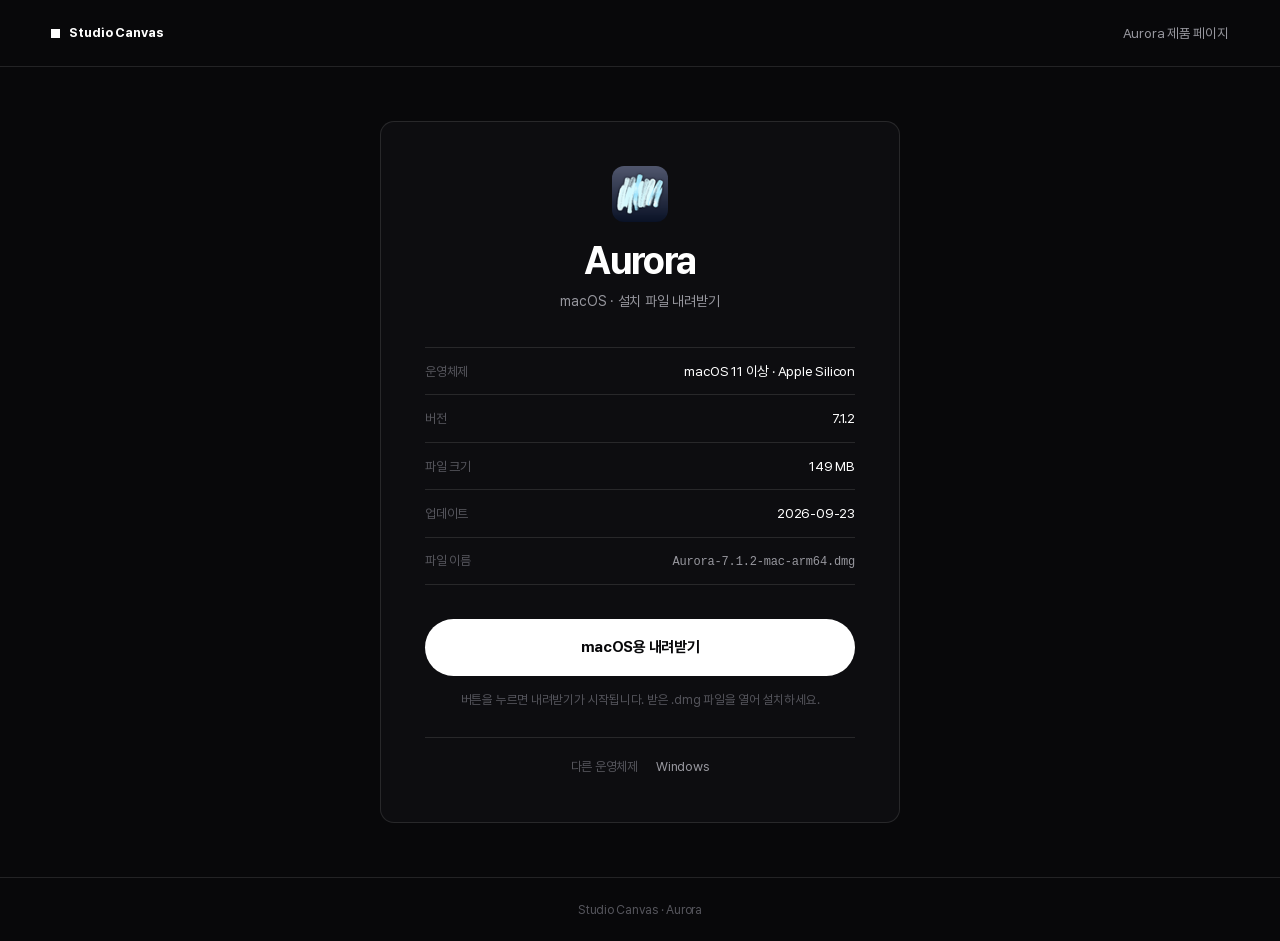
==== download/aurora/macos/index.html @ f00f21d4 "Studio Canvas site with Aurora and FileConnect Moved from Aurora_web_download so each product keeps " ====
<!doctype html>
<!--
  이 파일은 손으로 고치지 않는다.
  products.json 을 고친 뒤 'python tools/build-downloads.py' 를 다시 돌린다.
-->
<html lang="ko">
<head>
<meta charset="utf-8">
<meta name="viewport" content="width=device-width, initial-scale=1, viewport-fit=cover">
<title>Aurora macOS 다운로드 — Studio Canvas</title>
<meta name="description" content="Aurora macOS용 설치 파일을 내려받습니다. 버전 7.1.2 · 149 MB">
<meta property="og:title" content="Aurora macOS 다운로드 — Studio Canvas">
<meta property="og:description" content="Aurora macOS용 설치 파일을 내려받습니다. 버전 7.1.2 · 149 MB">
<meta property="og:type" content="website">
<meta property="og:image" content="/assets/og.png">
<meta name="twitter:card" content="summary_large_image">
<meta name="theme-color" content="#08080a">
<link rel="icon" href="/assets/favicon-32.png" sizes="32x32">
<link rel="canonical" href="/download/aurora/macos">

<!-- Google AdSense -->
<script async src="https://pagead2.googlesyndication.com/pagead/js/adsbygoogle.js?client=ca-pub-9340425102772278"
     crossorigin="anonymous"></script>

<link rel="stylesheet" href="/studio.css">
<link rel="stylesheet" href="/download.css">
</head>
<body class="dl-page">

<header class="dl-top">
  <div class="dl-top-in">
    <a class="dl-mark" href="/"><i aria-hidden="true"></i>Studio&nbsp;Canvas</a>
    <a class="dl-back-top" href="/aurora.html">Aurora 제품 페이지</a>
  </div>
</header>

<main class="dl-main">
  <div class="dl-card">
    <img class="dl-icon" src="/assets/icon-64.png" alt="" width="56" height="56">

    <h1 class="dl-name">Aurora</h1>
    <p class="dl-sub">macOS · 설치 파일 내려받기</p>

    <dl class="dl-spec">
          <div><dt>운영체제</dt><dd>macOS 11 이상 · Apple Silicon</dd></div>
          <div><dt>버전</dt><dd data-rel="version">7.1.2</dd></div>
          <div><dt>파일 크기</dt><dd data-rel="size">149 MB</dd></div>
          <div><dt>업데이트</dt><dd data-rel="date">2026-09-23</dd></div>
          <div><dt>파일 이름</dt><dd class="mono" data-rel="name">Aurora-7.1.2-mac-arm64.dmg</dd></div>
    </dl>

    <a class="dl-go" id="dlGo" href="https://github.com/SehunPyo/Aurora_web_download/releases/download/v7.1.2/Aurora-7.1.2-mac-arm64.dmg" rel="noopener">macOS용 내려받기</a>
    <p class="dl-hint">버튼을 누르면 내려받기가 시작됩니다. 받은 .dmg 파일을 열어 설치하세요.</p>
      <p class="dl-other"><span>다른 운영체제</span><a href="/download/aurora/windows">Windows</a></p>
  </div>
</main>

<footer class="dl-foot">
  <a href="/">Studio Canvas</a> · <a href="/aurora.html">Aurora</a>
</footer>

<script>
fetch("https://api.github.com/repos/SehunPyo/Aurora_web_download/releases/latest")
  .then((r) => (r.ok ? r.json() : Promise.reject(r.status)))
  .then((rel) => {
    const a = rel.assets.find((x) => x.name.endsWith(".dmg"));
    if (!a) return;
    const set = (k, v) => document.querySelectorAll('[data-rel="' + k + '"]').forEach((el) => { el.textContent = v; });
    set('version', rel.tag_name.replace(/^v/, ''));
    set('size', Math.round(a.size / 1048576) + ' MB');
    set('date', (rel.published_at || '').slice(0, 10));
    set('name', a.name);
    document.getElementById('dlGo').href = a.browser_download_url;
  })
  .catch(() => {});
</script>

</body>
</html>
---- studio.css ----
/* ══════════════════════════════════════════════════════════════════════
   Studio Canvas — 브랜드 사이트

   페이지 전체가 하나의 어두운 면이다. 첫 화면에서 흰 문서로 떨어지지 않는다.
   헤어라인·작은 라벨·번호 매기기를 쓰지 않는다 — 그게 문서처럼 보이게 만든다.
   화면을 채우는 것은 큰 글자와 제품 그림뿐이다.

   제품 설명은 이 페이지가 하지 않는다. Aurora 의 소개·기능·설치·FAQ 는
   전부 aurora.html 안에 있다. 여기는 입구다.
   ══════════════════════════════════════════════════════════════════════ */

@font-face {
  font-family: 'Pretendard';
  src: url('fonts/Pretendard-Regular.woff2') format('woff2');
  font-weight: 400;
  font-display: swap;
}
@font-face {
  font-family: 'Pretendard';
  src: url('fonts/Pretendard-Bold.woff2') format('woff2');
  font-weight: 700;
  font-display: swap;
}

:root {
  --bg:     #08080a;
  --bg-2:   #121215;
  --fg:     #ffffff;
  --fg-2:   #97979e;
  --fg-3:   #55555c;
  --dim:    #2e2e33;
  --line:   rgba(255, 255, 255, 0.11);

  --sans: 'Pretendard', -apple-system, BlinkMacSystemFont, 'Segoe UI',
          'Apple SD Gothic Neo', 'Malgun Gothic', system-ui, sans-serif;

  --gut: clamp(18px, 4vw, 60px);
  --ease: cubic-bezier(0.22, 0.72, 0.2, 1);
}

* { box-sizing: border-box; }

html { -webkit-text-size-adjust: 100%; background: var(--bg); }

body {
  margin: 0;
  background: var(--bg);
  color: var(--fg);
  font-family: var(--sans);
  font-size: 16px;
  line-height: 1.65;
  letter-spacing: -0.014em;
  -webkit-font-smoothing: antialiased;
  overflow-x: clip;
}

img { display: block; max-width: 100%; }
a { color: inherit; text-decoration: none; }
button { font: inherit; color: inherit; }

::selection { background: var(--fg); color: var(--bg); }
:focus-visible { outline: 2px solid currentColor; outline-offset: 4px; }

.wrap {
  width: 100%;
  max-width: 1720px;
  margin: 0 auto;
  padding-inline: var(--gut);
}

.sr-only {
  position: absolute; width: 1px; height: 1px; padding: 0; margin: -1px;
  overflow: hidden; clip: rect(0 0 0 0); white-space: nowrap; border: 0;
}
.skip-link {
  position: absolute; left: -9999px; top: 0; z-index: 300;
  background: var(--fg); color: var(--bg); padding: 12px 18px; font-size: 13px;
}
.skip-link:focus { left: 12px; top: 12px; }

/* ══ 헤더 ═══════════════════════════════════════════════════════ */

.head {
  position: fixed; inset: 0 0 auto 0; z-index: 200;
  transition: background 0.5s var(--ease);
}
.head.stuck { background: rgba(8, 8, 10, 0.92); }
.head-in {
  height: 66px; display: flex; align-items: center;
  justify-content: space-between; gap: 20px;
}
.head-mark {
  display: inline-flex; align-items: center; gap: 9px;
  font-weight: 700; font-size: 13px; letter-spacing: -0.01em;
  white-space: nowrap;
}
.head-mark i {
  width: 9px; height: 9px; background: currentColor;
  transition: transform 0.45s var(--ease);
}
.head-mark:hover i { transform: rotate(45deg); }

.nav { display: flex; align-items: center; gap: clamp(16px, 2vw, 32px); }
.nav a { font-size: 14px; color: var(--fg-2); transition: color 0.25s var(--ease); }
.nav a:hover { color: var(--fg); }
.nav .nav-cta {
  color: var(--bg); background: var(--fg);
  padding: 10px 20px; font-size: 13.5px; font-weight: 700;
  transition: opacity 0.25s var(--ease), transform 0.25s var(--ease);
}
.nav .nav-cta:hover { color: var(--bg); opacity: 0.86; transform: translateY(-1px); }
@media (max-width: 560px) { .nav a.opt { display: none; } }

.prog {
  position: fixed; top: 0; left: 0; height: 2px; z-index: 210;
  width: 100%; transform: scaleX(0); transform-origin: left;
  background: var(--fg); opacity: 0;
  transition: opacity 0.35s var(--ease);
}
.prog.on { opacity: 0.85; }

/* ══ 1. 첫 화면 — 글자 안에서 번지는 유체 ══════════════════════ */

.hero {
  position: relative;
  min-height: 100svh;
  display: flex; flex-direction: column;
  align-items: center; justify-content: center;
  padding: 100px var(--gut) 190px;
  text-align: center;
}
@supports not (min-height: 100svh) { .hero { min-height: 100vh; } }

.fluid {
  display: block;
  width: 100%;
  max-width: 1500px;
  height: clamp(230px, 50vh, 580px);
  touch-action: none;
  opacity: 0;
  transition: opacity 1.2s var(--ease) 0.15s;
}
body.ready .fluid { opacity: 1; }

/* WebGL 이 없으면 유체 대신 그냥 글자가 선다 */
.fluid-fallback {
  margin: 0;
  font-weight: 700;
  font-size: clamp(40px, 11.5vw, 200px);
  line-height: 0.94;
  letter-spacing: -0.035em;
  text-transform: uppercase;
}

.hero-tag {
  margin: clamp(8px, 1.6vh, 22px) auto 0;
  max-width: 40ch;
  font-size: clamp(14px, 1.15vw, 18px);
  color: rgba(255, 255, 255, 0.6);
  opacity: 0; transform: translateY(16px);
  transition: opacity 1s var(--ease) 0.6s, transform 1s var(--ease) 0.6s;
}
body.ready .hero-tag { opacity: 1; transform: none; }

/* 스크롤 표시 — 첫 화면과 선언 화면이 같은 부품을 쓴다 */
.cue {
  position: absolute; z-index: 3;
  left: 50%; bottom: clamp(26px, 5vh, 60px);
  transform: translateX(-50%);
  display: flex; flex-direction: column; align-items: center; gap: 13px;
  color: rgba(255, 255, 255, 0.72);
  transition: color 0.3s var(--ease);
}
.cue:hover { color: #fff; }

.hero-cue {
  opacity: 0;
  transition: opacity 1s var(--ease) 0.9s, color 0.3s var(--ease);
}
body.ready .hero-cue { opacity: 1; }

.cue-ring {
  width: clamp(58px, 5.6vw, 80px);
  height: clamp(58px, 5.6vw, 80px);
  border-radius: 50%;
  border: 1px solid rgba(255, 255, 255, 0.28);
  display: grid; place-items: center;
  transition: border-color 0.3s var(--ease), background 0.3s var(--ease),
              transform 0.4s var(--ease);
}
.cue:hover .cue-ring {
  border-color: #fff;
  background: rgba(255, 255, 255, 0.08);
  transform: translateY(3px);
}
.cue-ring svg {
  width: 40%; height: 40%;
  fill: none; stroke: currentColor; stroke-width: 1.5;
  stroke-linecap: round; stroke-linejoin: round;
  animation: nudge 2.4s var(--ease) infinite;
}
@keyframes nudge {
  0%, 100% { transform: translateY(-14%); opacity: 0.55; }
  50%      { transform: translateY(14%);  opacity: 1; }
}

.cue-label { font-size: 12.5px; letter-spacing: 0.16em; }
.hero-cue .cue-label { letter-spacing: 0.22em; text-transform: uppercase; }

/* ══ 2. 선언 — 스크롤에 맞춰 단어가 켜진다 ════════════════════ */

.say { position: relative; height: 190svh; }
@supports not (height: 100svh) { .say { height: 190vh; } }

.say-sticky {
  position: sticky; top: 0;
  height: 100svh; min-height: 520px;
  display: flex; align-items: center;
  padding-inline: var(--gut);
}
/* 이 화면에도 다음으로 갈 길이 보여야 한다 */
.say-cue { bottom: clamp(24px, 4.5vh, 54px); }
@media (max-height: 720px) { .say-cue .cue-label { display: none; } }
.say-in { width: 100%; max-width: 1720px; margin: 0 auto; }

/* 문장을 물감으로 칠할 때 쓰는 캔버스 */
.say-fluid {
  display: none;
  width: 100%;
  /* 글자 크기가 폭에 따라 정해지므로 높이도 폭을 따라간다 */
  height: clamp(100px, 16vw, 290px);
  touch-action: none;
}
.say.paint .say-fluid { display: block; }
.say.paint .say-text {
  position: absolute; width: 1px; height: 1px; padding: 0; margin: -1px;
  overflow: hidden; clip: rect(0 0 0 0); white-space: nowrap;
}

.say-text {
  margin: 0;
  font-weight: 700;
  /* 한 문장이 한 줄에 들어가는 크기 — 두 줄을 각각 통으로 읽히게 한다 */
  font-size: clamp(25px, 5.3vw, 92px);
  line-height: 1.12;
  letter-spacing: -0.045em;
  max-width: 22ch;
}
.say-text .line { display: block; }
.say-text .w { color: var(--dim); transition: color 0.4s linear; }
.say-text .w.lit { color: var(--fg); }

.say-note {
  margin: clamp(24px, 3.6vh, 46px) 0 0;
  max-width: 48ch;
  font-size: clamp(15px, 1.3vw, 21px);
  line-height: 1.62;
  letter-spacing: -0.02em;
  color: #a6a6ad;
  opacity: 0; transform: translateY(16px);
  transition: opacity 0.8s var(--ease), transform 0.8s var(--ease);
}
.say-note.lit { opacity: 1; transform: none; }

.vals {
  display: flex; flex-wrap: wrap;
  gap: clamp(20px, 4vw, 72px);
  margin: clamp(30px, 5vh, 62px) 0 0;
}
.vals div {
  opacity: 0; transform: translateY(16px);
  transition: opacity 0.8s var(--ease), transform 0.8s var(--ease);
  transition-delay: var(--d, 0ms);
}
.vals div.lit { opacity: 1; transform: none; }
.vals b {
  display: block;
  font-size: clamp(18px, 1.9vw, 30px);
  font-weight: 700; letter-spacing: -0.035em; line-height: 1.2;
}
.vals span {
  display: block; margin-top: 4px;
  font-size: 13px; color: var(--fg-3); letter-spacing: 0;
}

/* ══ 3. 흐르는 띠 ═════════════════════════════════════════════ */

.ticker {
  overflow: hidden;
  padding-block: clamp(26px, 4vh, 54px);
  user-select: none;
}
.ticker-in { display: flex; width: max-content; animation: slide 44s linear infinite; }
.ticker span {
  display: block;
  padding-right: clamp(28px, 4vw, 70px);
  font-weight: 700;
  font-size: clamp(30px, 5.4vw, 92px);
  line-height: 1;
  letter-spacing: -0.04em;
  color: var(--dim);
  white-space: nowrap;
}
.ticker span em { font-style: normal; color: var(--fg-3); }
@keyframes slide { to { transform: translateX(-50%); } }

/* ══ 4. 제품 그리드 ═══════════════════════════════════════════ */

.work { padding-bottom: 0; }

.work-bar {
  display: flex; flex-wrap: wrap; align-items: center;
  justify-content: space-between; gap: 14px 28px;
  padding-block: clamp(14px, 2vh, 24px);
  margin-bottom: clamp(18px, 2.6vh, 30px);
  position: sticky; top: 66px; z-index: 50;
  background: var(--bg);
}
.work-title {
  margin: 0; font-weight: 700;
  font-size: clamp(24px, 3vw, 46px);
  letter-spacing: -0.04em; line-height: 1;
}
.work-title em {
  font-style: normal; color: var(--fg-3);
  font-size: 0.42em; vertical-align: super; margin-left: 10px;
  letter-spacing: -0.02em;
}

.filters { display: flex; flex-wrap: wrap; gap: 6px; }
.filters button {
  border: 0;
  background: rgba(255, 255, 255, 0.07);
  color: var(--fg-2);
  padding: 9px 18px;
  border-radius: 999px;
  font-size: 13px; letter-spacing: -0.01em;
  cursor: pointer;
  transition: background 0.25s var(--ease), color 0.25s var(--ease);
}
.filters button:hover { background: rgba(255, 255, 255, 0.14); color: var(--fg); }
.filters button[aria-pressed="true"] { background: var(--fg); color: var(--bg); font-weight: 700; }

.grid {
  display: grid;
  grid-template-columns: repeat(4, minmax(0, 1fr));
  gap: clamp(20px, 2.2vw, 38px) clamp(16px, 1.5vw, 28px);
  align-items: start;
}
@media (max-width: 1180px) { .grid { grid-template-columns: repeat(3, minmax(0, 1fr)); } }
@media (max-width: 760px)  { .grid { grid-template-columns: repeat(2, minmax(0, 1fr)); } }

.card {
  display: block;
  opacity: 0; transform: translateY(30px);
  transition: opacity 0.75s var(--ease), transform 0.75s var(--ease);
  transition-delay: var(--d, 0ms);
}
.card.in { opacity: 1; transform: none; }
.card.hide { display: none; }

.card-vis {
  position: relative;
  aspect-ratio: 4 / 3;
  overflow: hidden;
  border-radius: 14px;
  background: var(--bg-2);
}
.card-vis img {
  width: 100%; height: 100%; object-fit: cover; object-position: top left;
  transition: transform 0.8s var(--ease);
}
.card:hover .card-vis img { transform: scale(1.05); }
.card-vis::after {
  content: '';
  position: absolute; inset: 0;
  border-radius: inherit;
  box-shadow: inset 0 0 0 1px rgba(255, 255, 255, 0.1);
  transition: box-shadow 0.4s var(--ease);
  pointer-events: none;
}
.card:hover .card-vis::after { box-shadow: inset 0 0 0 1px rgba(255, 255, 255, 0.5); }

/* 아직 안 나온 칸 — 흰 판에 검은 글씨, 그게 전부 */
.card-vis.coming {
  background: #ffffff;
  color: #0b0b0b;
  display: grid; place-items: center;
}
.card-vis.coming span {
  font-size: clamp(14px, 1.35vw, 21px);
  font-weight: 700;
  letter-spacing: -0.025em;
}
.card.soon .card-vis::after { box-shadow: none; }

.card-badge {
  position: absolute; right: 12px; top: 12px; z-index: 2;
  background: var(--bg); color: var(--fg);
  font-size: 11px; font-weight: 700; letter-spacing: -0.01em;
  padding: 6px 12px; line-height: 1.4;
  border-radius: 999px;
}

.card-foot { padding-top: 15px; }
.card-name {
  margin: 0;
  font-size: clamp(19px, 1.6vw, 25px);
  font-weight: 700;
  letter-spacing: -0.035em;
  line-height: 1.15;
}
.card-tags { display: flex; flex-wrap: wrap; gap: 5px; margin-top: 10px; }
.card-tags span {
  border-radius: 999px;
  background: rgba(255, 255, 255, 0.08);
  color: var(--fg-2);
  padding: 4px 11px;
  font-size: 11.5px;
  letter-spacing: -0.01em;
  transition: background 0.25s var(--ease), color 0.25s var(--ease);
}
.card:hover .card-tags span { background: rgba(255, 255, 255, 0.14); color: var(--fg); }
.card-meta {
  display: block; margin-top: 9px;
  font-size: 12.5px; color: var(--fg-3);
  transition: color 0.25s var(--ease);
}
.card:hover .card-meta { color: var(--fg-2); }

/* ══ 5. 닫는 말 ═══════════════════════════════════════════════ */

.end { padding-block: clamp(110px, 20vh, 260px) clamp(28px, 4vh, 44px); }
.end h2 {
  margin: 0 0 clamp(16px, 2.2vh, 26px);
  font-weight: 700;
  font-size: clamp(30px, 5.6vw, 96px);
  line-height: 1.05;
  letter-spacing: -0.045em;
  max-width: 13ch;
}
.end-sub {
  margin: 0 0 clamp(26px, 4vh, 48px);
  font-size: clamp(16px, 1.5vw, 24px);
  letter-spacing: -0.025em;
  color: var(--fg-2);
}

.end-link {
  display: inline-block;
  font-weight: 700;
  font-size: clamp(17px, 2.3vw, 36px);
  letter-spacing: -0.035em;
  color: var(--fg-2);
  background-image: linear-gradient(#fff, #fff);
  background-repeat: no-repeat;
  background-position: 0 100%;
  background-size: 0% 2px;
  transition: background-size 0.55s var(--ease), color 0.35s var(--ease);
  word-break: break-all;
}
.end-link:hover { background-size: 100% 2px; color: var(--fg); }

.foot {
  margin-top: clamp(60px, 9vh, 110px);
  padding-top: 24px;
  border-top: 1px solid var(--line);
  display: flex; flex-wrap: wrap; gap: 12px 36px;
  align-items: center; justify-content: space-between;
  font-size: 12.5px; color: var(--fg-3);
}
.foot-links { display: flex; flex-wrap: wrap; gap: 22px; }
.foot a { transition: color 0.25s var(--ease); }
.foot a:hover { color: var(--fg); }

/* ══ 모션을 끈 경우 ═══════════════════════════════════════════ */

@media (prefers-reduced-motion: reduce) {
  .fluid, .hero-tag, .hero-cue, .card, .say-note, .vals div {
    opacity: 1 !important; transform: none !important; transition: none !important;
  }
  .say-text .w { color: var(--fg); }
  .cue-ring svg { animation: none; }
  .ticker-in { animation: none; }
  .card-vis img { transition: none; }
}
---- download.css ----
/* ══════════════════════════════════════════════════════════════════════
   다운로드 전용 페이지 (/download/<slug>/<platform>)

   studio.css 의 색·폰트 토큰을 그대로 쓰고, 이 화면에 필요한 것만 더한다.
   메인/제품 페이지의 CSS 는 건드리지 않는다.

   이 경로에는 Google AdSense Offerwall(보상형 광고)을 AdSense 관리자에서
   적용한다. 광고 UI 는 여기서 만들지 않는다 — Google 이 직접 띄운다.
   ══════════════════════════════════════════════════════════════════════ */

.dl-page {
  min-height: 100svh;
  display: flex;
  flex-direction: column;
}
@supports not (min-height: 100svh) { .dl-page { min-height: 100vh; } }

/* ── 상단 ── */

.dl-top {
  border-bottom: 1px solid var(--line);
}
.dl-top-in {
  max-width: 1720px;
  margin: 0 auto;
  padding: 0 var(--gut);
  height: 66px;
  display: flex;
  align-items: center;
  justify-content: space-between;
  gap: 20px;
}
.dl-mark {
  display: inline-flex; align-items: center; gap: 9px;
  font-weight: 700; font-size: 13px; letter-spacing: -0.01em;
  white-space: nowrap;
}
.dl-mark i {
  width: 9px; height: 9px; background: currentColor;
  transition: transform 0.45s var(--ease);
}
.dl-mark:hover i { transform: rotate(45deg); }
.dl-top a.dl-back-top {
  font-size: 13.5px; color: var(--fg-2);
  transition: color 0.25s var(--ease);
}
.dl-top a.dl-back-top:hover { color: var(--fg); }

/* ── 본문 ── */

.dl-main {
  flex: 1;
  display: flex;
  align-items: center;
  justify-content: center;
  padding: clamp(28px, 6vh, 72px) var(--gut);
}
.dl-card {
  width: 100%;
  max-width: 520px;
  border: 1px solid var(--line);
  border-radius: 14px;
  background: #0d0d10;
  padding: clamp(26px, 4.5vw, 44px);
  text-align: center;
}

.dl-icon {
  width: 56px; height: 56px;
  margin: 0 auto 18px;
  border-radius: 12px;
}

.dl-name {
  margin: 0;
  font-size: clamp(26px, 3.4vw, 38px);
  font-weight: 700;
  letter-spacing: -0.04em;
  line-height: 1.1;
}
.dl-sub {
  margin: 8px 0 0;
  font-size: 14px;
  color: var(--fg-2);
  letter-spacing: -0.015em;
}

/* ── 정보 표 ── */

.dl-spec {
  margin: clamp(24px, 4vh, 34px) 0 0;
  border-top: 1px solid var(--line);
  text-align: left;
}
.dl-spec div {
  display: flex;
  align-items: baseline;
  justify-content: space-between;
  gap: 16px;
  padding-block: 12px;
  border-bottom: 1px solid var(--line);
}
.dl-spec dt {
  font-size: 13px;
  color: var(--fg-3);
  white-space: nowrap;
}
.dl-spec dd {
  margin: 0;
  font-size: 13.5px;
  text-align: right;
  letter-spacing: -0.015em;
  word-break: break-all;
}
.dl-spec dd.mono {
  font-family: ui-monospace, 'SF Mono', 'Cascadia Mono', Consolas, monospace;
  font-size: 12px;
  color: var(--fg-2);
}

/* ── 내려받기 ── */

.dl-go {
  display: block;
  margin-top: clamp(24px, 4vh, 34px);
  background: var(--fg);
  color: var(--bg);
  border-radius: 999px;
  padding: 16px 24px;
  font-size: 15px;
  font-weight: 700;
  letter-spacing: -0.02em;
  transition: opacity 0.25s var(--ease), transform 0.25s var(--ease);
}
.dl-go:hover { opacity: 0.88; transform: translateY(-1px); }
.dl-go:active { transform: none; }

.dl-hint {
  margin: 14px 0 0;
  font-size: 12.5px;
  line-height: 1.6;
  color: var(--fg-3);
}

.dl-other {
  margin: clamp(20px, 3vh, 28px) 0 0;
  padding-top: 18px;
  border-top: 1px solid var(--line);
  display: flex;
  flex-wrap: wrap;
  justify-content: center;
  gap: 8px 18px;
  font-size: 13px;
}
.dl-other span { color: var(--fg-3); }
.dl-other a { color: var(--fg-2); transition: color 0.25s var(--ease); }
.dl-other a:hover { color: var(--fg); }

/* ── 아래 ── */

.dl-foot {
  border-top: 1px solid var(--line);
  padding: 22px var(--gut);
  text-align: center;
  font-size: 12.5px;
  color: var(--fg-3);
}
.dl-foot a { transition: color 0.25s var(--ease); }
.dl-foot a:hover { color: var(--fg); }

@media (prefers-reduced-motion: reduce) {
  .dl-go, .dl-mark i { transition: none; }
  .dl-go:hover { transform: none; }
}
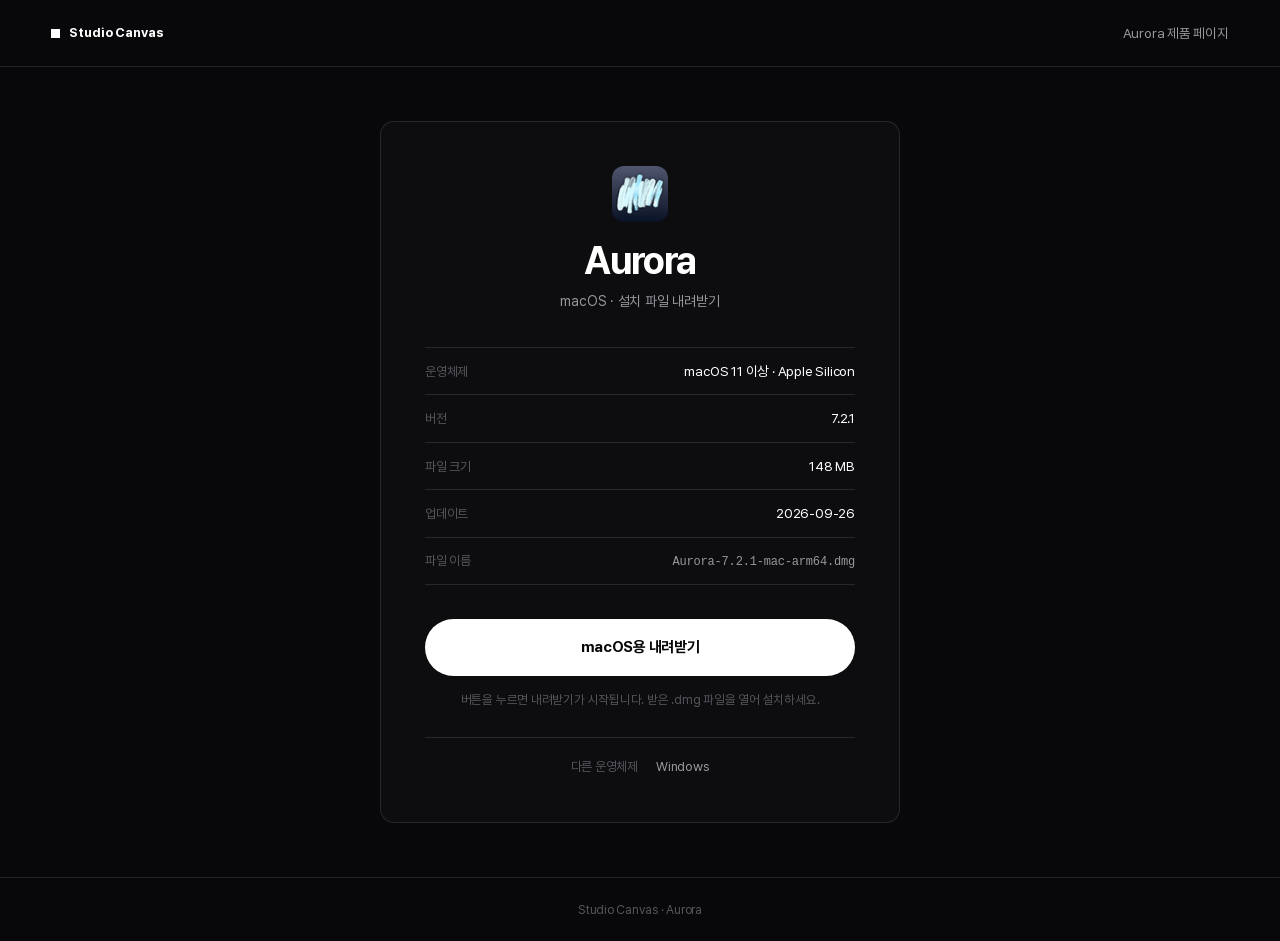
==== commit 7d1254e4: "Show Aurora 7.2.1 and follow latest release on homepage cards The homepage card version was hand-typ" ====
--- a/download/aurora/macos/index.html
+++ b/download/aurora/macos/index.html
@@ -8,9 +8,9 @@
 <meta charset="utf-8">
 <meta name="viewport" content="width=device-width, initial-scale=1, viewport-fit=cover">
 <title>Aurora macOS 다운로드 — Studio Canvas</title>
-<meta name="description" content="Aurora macOS용 설치 파일을 내려받습니다. 버전 7.1.2 · 149 MB">
+<meta name="description" content="Aurora macOS용 설치 파일을 내려받습니다. 버전 7.2.1 · 148 MB">
 <meta property="og:title" content="Aurora macOS 다운로드 — Studio Canvas">
-<meta property="og:description" content="Aurora macOS용 설치 파일을 내려받습니다. 버전 7.1.2 · 149 MB">
+<meta property="og:description" content="Aurora macOS용 설치 파일을 내려받습니다. 버전 7.2.1 · 148 MB">
 <meta property="og:type" content="website">
 <meta property="og:image" content="/assets/og.png">
 <meta name="twitter:card" content="summary_large_image">
@@ -43,13 +43,13 @@
 
     <dl class="dl-spec">
           <div><dt>운영체제</dt><dd>macOS 11 이상 · Apple Silicon</dd></div>
-          <div><dt>버전</dt><dd data-rel="version">7.1.2</dd></div>
-          <div><dt>파일 크기</dt><dd data-rel="size">149 MB</dd></div>
-          <div><dt>업데이트</dt><dd data-rel="date">2026-09-23</dd></div>
-          <div><dt>파일 이름</dt><dd class="mono" data-rel="name">Aurora-7.1.2-mac-arm64.dmg</dd></div>
+          <div><dt>버전</dt><dd data-rel="version">7.2.1</dd></div>
+          <div><dt>파일 크기</dt><dd data-rel="size">148 MB</dd></div>
+          <div><dt>업데이트</dt><dd data-rel="date">2026-09-26</dd></div>
+          <div><dt>파일 이름</dt><dd class="mono" data-rel="name">Aurora-7.2.1-mac-arm64.dmg</dd></div>
     </dl>
 
-    <a class="dl-go" id="dlGo" href="https://github.com/SehunPyo/Aurora_web_download/releases/download/v7.1.2/Aurora-7.1.2-mac-arm64.dmg" rel="noopener">macOS용 내려받기</a>
+    <a class="dl-go" id="dlGo" href="https://github.com/SehunPyo/Aurora_web_download/releases/download/v7.2.1/Aurora-7.2.1-mac-arm64.dmg" rel="noopener">macOS용 내려받기</a>
     <p class="dl-hint">버튼을 누르면 내려받기가 시작됩니다. 받은 .dmg 파일을 열어 설치하세요.</p>
       <p class="dl-other"><span>다른 운영체제</span><a href="/download/aurora/windows">Windows</a></p>
   </div>
